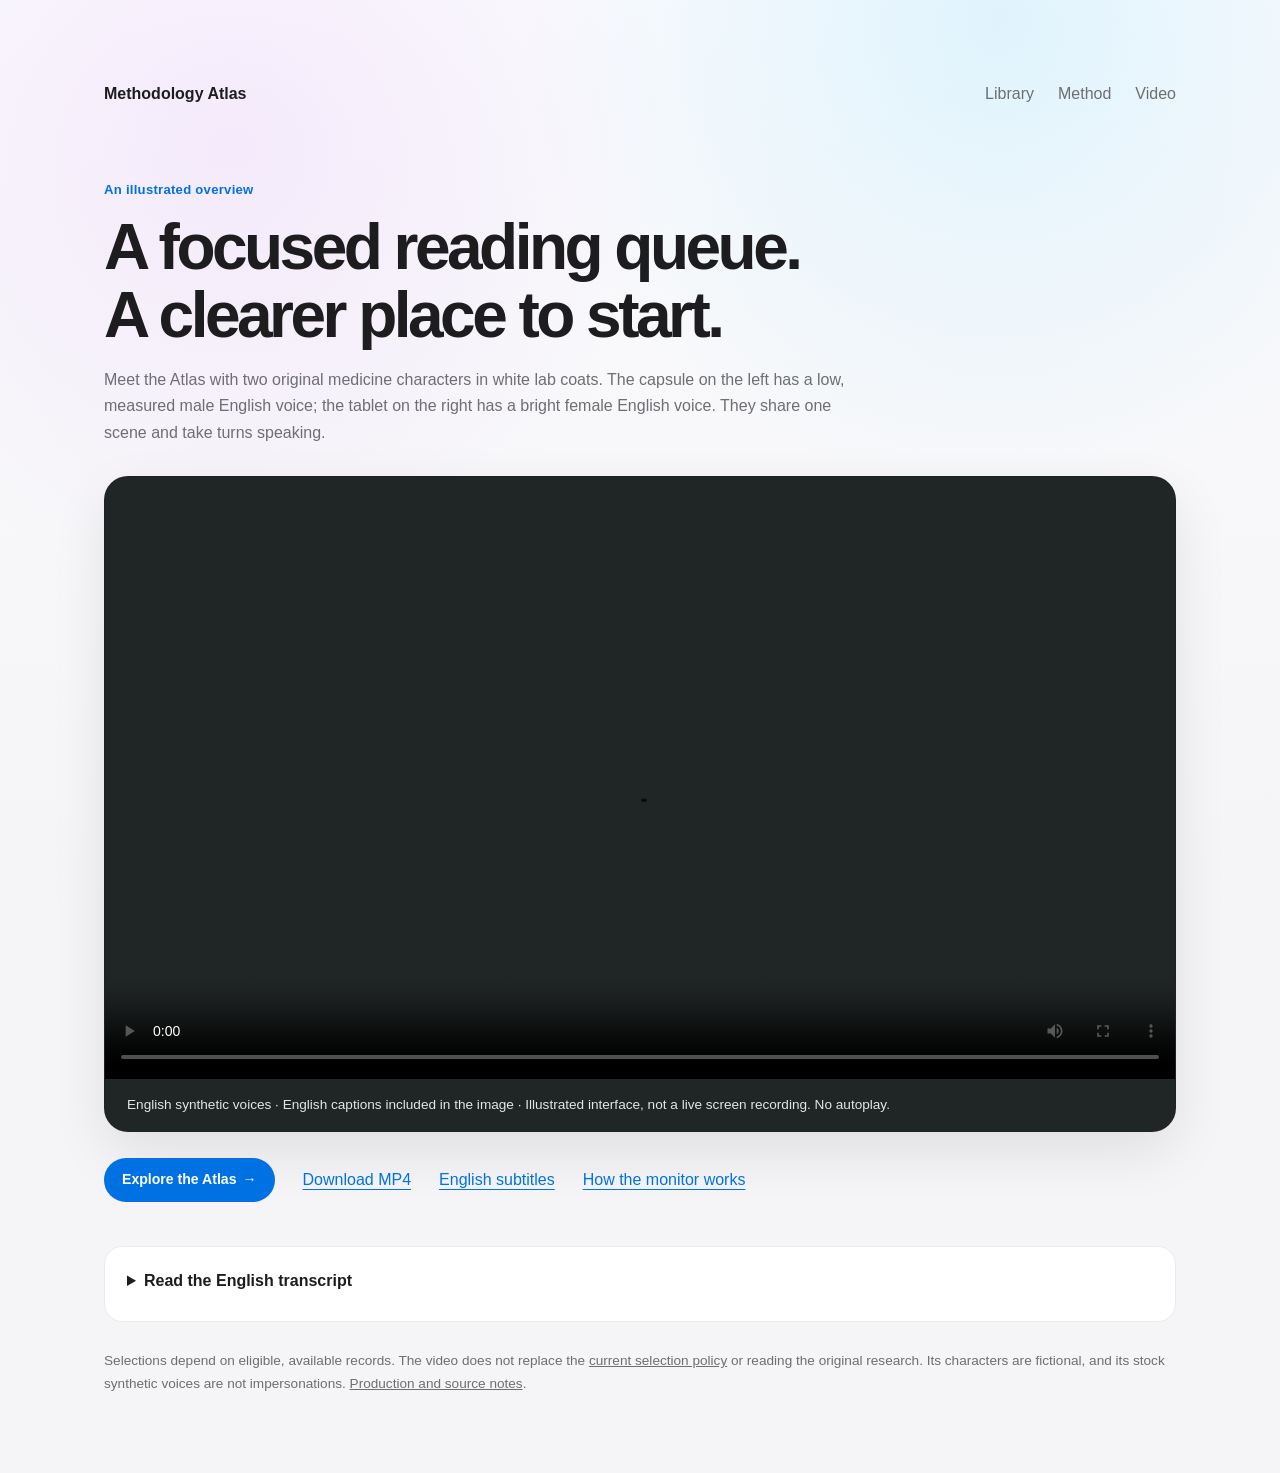
==== docs/explainer.html @ 320d45d8 "Add a responsive video page with English captions and a transcript" ====
<!doctype html>
<html lang="en">
<head>
  <meta charset="utf-8">
  <meta name="viewport" content="width=device-width, initial-scale=1">
  <meta name="color-scheme" content="light dark">
  <meta name="description" content="An illustrated, two-voice English walkthrough of the PopPK × AI Methodology Atlas.">
  <title>Watch the overview · PopPK × AI Methodology Atlas</title>
  <link rel="canonical" href="https://nakamarusan.github.io/poppk-ai-literature-monitor/explainer.html">
  <link rel="icon" href="./assets/mark.svg" type="image/svg+xml">
  <link rel="stylesheet" href="./assets/styles.css">
  <style>
    .video-main { max-width: 1120px; margin: 0 auto; padding: 72px 24px 64px; }
    .video-nav { display: flex; flex-wrap: wrap; gap: 24px; align-items: center; margin-bottom: 64px; }
    .video-nav a { color: var(--secondary); text-decoration: none; min-height: 44px; display: inline-flex; align-items: center; }
    .video-nav a:first-child { margin-right: auto; color: var(--text); font-weight: 650; }
    h1 { font-size: clamp(2.2rem, 6vw, 4rem); line-height: 1.05; letter-spacing: -.055em; margin: 0 0 18px; }
    .video-lead { max-width: 760px; color: var(--secondary); line-height: 1.65; margin: 0 0 30px; }
    .video-frame { margin: 0; border: 1px solid var(--line); border-radius: 24px; overflow: hidden; background: #202526; box-shadow: var(--shadow-medium); }
    video { display: block; width: 100%; aspect-ratio: 16/9; background: #202526; }
    .video-caption { padding: 16px 22px; color: #e2e6e5; font-size: .85rem; line-height: 1.5; }
    .video-actions { display: flex; gap: 16px 28px; flex-wrap: wrap; margin: 26px 0 44px; align-items: center; }
    .video-actions a { min-height: 44px; display: inline-flex; align-items: center; }
    .video-actions a:not(.primary-button) { color: var(--blue); text-underline-offset: 4px; }
    .video-transcript { border: 1px solid var(--line); padding: 22px; border-radius: 18px; background: var(--surface-solid); }
    .video-transcript summary { cursor: pointer; font-weight: 650; min-height: 30px; }
    .video-transcript p { color: var(--secondary); line-height: 1.75; }
    .video-transcript strong { color: var(--text); }
    .video-notes { color: var(--secondary); font-size: .85rem; line-height: 1.65; margin-top: 28px; }
    a:focus-visible, summary:focus-visible { outline: 3px solid var(--blue); outline-offset: 4px; }
    @media (max-width: 600px) { .video-main { padding: 24px 16px 40px; } .video-nav { margin-bottom: 40px; gap: 18px; } .video-frame { border-radius: 14px; } }
  </style>
</head>
<body>
  <a class="skip-link" href="#overview">Skip to the video</a>
  <main class="video-main">
    <nav class="video-nav" aria-label="Primary navigation">
      <a href="./">Methodology Atlas</a><a href="./">Library</a><a href="./method.html">Method</a>
      <a href="./explainer.html" aria-current="page">Video</a>
    </nav>
    <p class="eyebrow">An illustrated overview</p>
    <h1 id="overview">A focused reading queue.<br>A clearer place to start.</h1>
    <p class="video-lead">Meet the Atlas with two original medicine characters in white lab coats. The capsule on the left has a low, measured male English voice; the tablet on the right has a bright female English voice. They share one scene and take turns speaking.</p>
    <figure class="video-frame">
      <video controls playsinline preload="metadata" poster="./media/atlas-explainer-poster.jpg" aria-label="PopPK and AI Atlas illustrated overview with two English voices">
        <source src="./media/atlas-explainer.mp4" type="video/mp4">
        <track kind="captions" src="./media/atlas-explainer.vtt" srclang="en" label="English — speaker labels">
        Your browser does not support embedded video. <a href="./media/atlas-explainer.mp4">Open the MP4.</a>
      </video>
      <figcaption class="video-caption">English synthetic voices · English captions included in the image · Illustrated interface, not a live screen recording. No autoplay.</figcaption>
    </figure>
    <div class="video-actions">
      <a class="primary-button" href="./">Explore the Atlas <span aria-hidden="true"> →</span></a>
      <a href="./media/atlas-explainer.mp4" download>Download MP4</a>
      <a href="./media/atlas-explainer.srt" download>English subtitles</a>
      <a href="./method.html">How the monitor works</a>
    </div>
    <details class="video-transcript">
      <summary>Read the English transcript</summary>
      <p><strong>Capsule:</strong> Meet the PopPK and AI Methodology Atlas. A focused reading queue for pharmacometrics and artificial intelligence.</p>
      <p><strong>Tablet:</strong> It searches daily. No new match? Discover an unreported paper from 2020 onward.</p>
      <p><strong>Capsule:</strong> Each brief covers the problem, contribution, new possibilities, and significance. Interpretations use abstracts only.</p>
      <p><strong>Tablet:</strong> Search, filter, and compare. Relevance measures topic fit, not scientific quality.</p>
      <p><strong>Capsule:</strong> Every selected paper is saved in the library. GitHub notifications, daily reports, and the website keep your reading queue up to date.</p>
      <p><strong>Tablet:</strong> Read. Compare. Verify. Open the Atlas, find your next paper, and explore the method.</p>
    </details>
    <p class="video-notes">Selections depend on eligible, available records. The video does not replace the <a href="./method.html">current selection policy</a> or reading the original research. Its characters are fictional, and its stock synthetic voices are not impersonations. <a href="https://github.com/Nakamarusan/poppk-ai-literature-monitor/blob/main/docs/media/README.md">Production and source notes</a>.</p>
  </main>
</body>
</html>
---- docs/assets/styles.css ----
/*
 * Clear, system-native publication interface.
 * The visual system uses restrained color, generous spacing, layered materials,
 * readable typography, and touch-friendly controls. All graphics are original.
 */
:root {
  color-scheme: light dark;
  --page: #f5f5f7;
  --page-soft: #fbfbfd;
  --surface: rgba(255, 255, 255, 0.78);
  --surface-solid: #ffffff;
  --surface-muted: #f5f5f7;
  --text: #1d1d1f;
  --secondary: #6e6e73;
  --tertiary: #86868b;
  --line: rgba(0, 0, 0, 0.08);
  --line-strong: rgba(0, 0, 0, 0.14);
  --blue: #0071e3;
  --blue-hover: #0077ed;
  --blue-soft: rgba(0, 113, 227, 0.09);
  --green: #34c759;
  --orange: #ff9f0a;
  --purple: #8e5df7;
  --pink: #ff375f;
  --shadow-small: 0 8px 24px rgba(0, 0, 0, 0.06);
  --shadow-medium: 0 20px 55px rgba(0, 0, 0, 0.09);
  --shadow-large: 0 36px 90px rgba(0, 0, 0, 0.12);
  --shell: 1180px;
  --display: -apple-system, BlinkMacSystemFont, "SF Pro Display", "Helvetica Neue", Arial, sans-serif;
  --text-font: -apple-system, BlinkMacSystemFont, "SF Pro Text", "Helvetica Neue", Arial, sans-serif;
  --mono: "SFMono-Regular", Consolas, "Liberation Mono", monospace;
}

* { box-sizing: border-box; }
html { scroll-behavior: smooth; }
body {
  margin: 0;
  min-width: 320px;
  color: var(--text);
  background: var(--page);
  font-family: var(--text-font);
  line-height: 1.55;
  text-rendering: optimizeLegibility;
  -webkit-font-smoothing: antialiased;
}
body::before {
  position: fixed;
  z-index: -1;
  inset: 0;
  background:
    radial-gradient(circle at 78% 2%, rgba(100, 210, 255, 0.18), transparent 30rem),
    radial-gradient(circle at 18% 16%, rgba(191, 90, 242, 0.10), transparent 28rem),
    linear-gradient(180deg, var(--page-soft), var(--page));
  content: "";
  pointer-events: none;
}

a { color: inherit; }
button, input, select { font: inherit; }
button, select { cursor: pointer; }
code { font-family: var(--mono); }
h1, h2, h3, p { text-wrap: pretty; }
.shell { width: min(calc(100% - 40px), var(--shell)); margin-inline: auto; }

.skip-link {
  position: fixed;
  z-index: 1000;
  top: 12px;
  left: 12px;
  min-height: 44px;
  padding: 11px 16px;
  border-radius: 999px;
  background: var(--text);
  color: var(--surface-solid);
  text-decoration: none;
  transform: translateY(-180%);
  transition: transform 160ms ease;
}
.skip-link:focus { transform: translateY(0); }

/* Global navigation */
.global-nav {
  position: sticky;
  z-index: 100;
  top: 0;
  border-bottom: 1px solid var(--line);
  background: rgba(250, 250, 252, 0.72);
  -webkit-backdrop-filter: saturate(180%) blur(20px);
  backdrop-filter: saturate(180%) blur(20px);
}
.nav-inner {
  display: flex;
  min-height: 52px;
  align-items: center;
  justify-content: space-between;
  gap: 28px;
}
.brand {
  display: inline-flex;
  min-height: 44px;
  align-items: center;
  gap: 10px;
  color: var(--text);
  font-size: 0.88rem;
  font-weight: 650;
  letter-spacing: -0.01em;
  text-decoration: none;
}
.brand-mark {
  display: grid;
  width: 30px;
  height: 30px;
  place-items: center;
  border-radius: 9px;
  background: linear-gradient(145deg, #0a84ff, #8e5df7 65%, #ff375f);
  box-shadow: 0 5px 14px rgba(67, 90, 255, 0.22);
}
.brand-mark svg { width: 23px; height: 23px; overflow: visible; }
.brand-mark circle { fill: #ffffff; }
.brand-mark ellipse { fill: none; stroke: rgba(255, 255, 255, 0.82); stroke-width: 1.3; }
.nav-links { display: flex; align-items: center; gap: 4px; }
.nav-links a {
  display: inline-flex;
  min-height: 44px;
  align-items: center;
  padding: 0 12px;
  border-radius: 999px;
  color: var(--secondary);
  font-size: 0.78rem;
  font-weight: 550;
  text-decoration: none;
  transition: background 160ms ease, color 160ms ease;
}
.nav-links a:hover { background: rgba(0, 0, 0, 0.045); color: var(--text); }
.nav-links a.active { color: var(--text); font-weight: 650; }

/* Landing hero */
.site-header { overflow: clip; }
.hero {
  display: grid;
  grid-template-columns: minmax(0, 1.02fr) minmax(390px, 0.98fr);
  gap: clamp(52px, 7vw, 100px);
  align-items: center;
  padding-block: clamp(76px, 10vw, 130px) 70px;
}
.eyebrow {
  margin: 0 0 14px;
  color: var(--blue);
  font-size: 0.82rem;
  font-weight: 700;
  letter-spacing: 0.02em;
}
.hero h1,
.method-hero h1 {
  margin: 0;
  color: var(--text);
  font-family: var(--display);
  font-size: clamp(3.4rem, 7.2vw, 6.7rem);
  font-weight: 680;
  letter-spacing: -0.065em;
  line-height: 0.94;
}
.hero h1 span,
.method-hero h1 span {
  display: block;
  background: linear-gradient(95deg, #0071e3 0%, #5e5ce6 45%, #bf5af2 72%, #ff375f 100%);
  -webkit-background-clip: text;
  background-clip: text;
  color: transparent;
}
.hero-lead {
  max-width: 700px;
  margin: 26px 0 0;
  color: var(--secondary);
  font-family: var(--display);
  font-size: clamp(1.12rem, 2vw, 1.42rem);
  font-weight: 430;
  letter-spacing: -0.02em;
  line-height: 1.48;
}
.hero-actions { display: flex; flex-wrap: wrap; align-items: center; gap: 22px; margin-top: 32px; }
.primary-button,
.source-link {
  display: inline-flex;
  min-height: 44px;
  align-items: center;
  justify-content: center;
  gap: 6px;
  padding: 10px 18px;
  border: 0;
  border-radius: 999px;
  background: var(--blue);
  color: #ffffff;
  font-size: 0.88rem;
  font-weight: 650;
  text-decoration: none;
  transition: background 160ms ease, transform 160ms ease, box-shadow 160ms ease;
}
.primary-button:hover,
.source-link:hover {
  background: var(--blue-hover);
  box-shadow: 0 8px 22px rgba(0, 113, 227, 0.22);
  transform: translateY(-1px);
}
.secondary-link {
  display: inline-flex;
  min-height: 44px;
  align-items: center;
  gap: 5px;
  color: var(--blue);
  font-size: 1rem;
  font-weight: 550;
  text-decoration: none;
}
.secondary-link span { font-size: 1.5em; line-height: 1; transition: transform 160ms ease; }
.secondary-link:hover span { transform: translateX(3px); }
.hero-facts {
  display: flex;
  flex-wrap: wrap;
  gap: 10px;
  margin: 28px 0 0;
  padding: 0;
  list-style: none;
}
.hero-facts li {
  padding: 8px 11px;
  border: 1px solid var(--line);
  border-radius: 999px;
  background: rgba(255, 255, 255, 0.54);
  color: var(--secondary);
  font-size: 0.72rem;
  font-weight: 560;
  -webkit-backdrop-filter: blur(16px);
  backdrop-filter: blur(16px);
}

/* Summary metrics */
.stats-section {
  display: grid;
  grid-template-columns: repeat(4, minmax(0, 1fr));
  gap: 16px;
  padding-bottom: 86px;
}
.stat-card {
  min-height: 176px;
  padding: 24px;
  border: 1px solid rgba(255, 255, 255, 0.72);
  border-radius: 26px;
  background: var(--surface);
  box-shadow: var(--shadow-small);
  -webkit-backdrop-filter: saturate(160%) blur(22px);
  backdrop-filter: saturate(160%) blur(22px);
}
.stat-card > span {
  color: var(--secondary);
  font-size: 0.78rem;
  font-weight: 600;
}
.stat-card strong {
  display: block;
  margin-top: 18px;
  color: var(--text);
  font-family: var(--display);
  font-size: clamp(2rem, 4vw, 3.1rem);
  font-weight: 650;
  letter-spacing: -0.055em;
  line-height: 1;
  overflow-wrap: anywhere;
}
.stat-card p { margin: 12px 0 0; color: var(--tertiary); font-size: 0.76rem; }

/* Catalog */
.catalog-section {
  padding: 98px 0 92px;
  border-top: 1px solid var(--line);
  background: rgba(255, 255, 255, 0.52);
}
.catalog-intro {
  display: grid;
  grid-template-columns: minmax(0, 1fr) minmax(300px, 0.62fr);
  gap: 48px;
  align-items: end;
  margin-bottom: 34px;
}
.catalog-intro h2,
.section-heading h2 {
  margin: 0;
  color: var(--text);
  font-family: var(--display);
  font-size: clamp(2.7rem, 5.8vw, 5.2rem);
  font-weight: 660;
  letter-spacing: -0.06em;
  line-height: 0.98;
}
.catalog-intro > p {
  margin: 0;
  color: var(--secondary);
  font-size: 1rem;
  line-height: 1.55;
}
.filter-panel {
  position: sticky;
  z-index: 40;
  top: 64px;
  display: grid;
  grid-template-columns: minmax(250px, 1.6fr) repeat(3, minmax(140px, 0.72fr)) auto;
  gap: 12px;
  align-items: end;
  padding: 16px;
  border: 1px solid rgba(255, 255, 255, 0.86);
  border-radius: 22px;
  background: rgba(245, 245, 247, 0.78);
  box-shadow: var(--shadow-medium);
  -webkit-backdrop-filter: saturate(180%) blur(24px);
  backdrop-filter: saturate(180%) blur(24px);
}
.filter-panel label { display: grid; gap: 6px; }
.filter-panel label > span {
  padding-left: 3px;
  color: var(--secondary);
  font-size: 0.68rem;
  font-weight: 650;
}
.filter-panel input,
.filter-panel select,
.clear-button {
  min-height: 48px;
  border: 1px solid var(--line);
  border-radius: 14px;
  outline: none;
  background: rgba(255, 255, 255, 0.86);
  color: var(--text);
}
.filter-panel input,
.filter-panel select { width: 100%; padding-inline: 13px; }
.filter-panel input::placeholder { color: var(--tertiary); }
.clear-button { padding-inline: 17px; color: var(--blue); font-weight: 620; }
.clear-button:hover { background: var(--surface-solid); }
.filter-panel input:focus,
.filter-panel select:focus,
.clear-button:focus-visible,
.paper-title a:focus-visible,
.source-link:focus-visible,
.secondary-link:focus-visible,
.nav-links a:focus-visible,
.paper-details summary:focus-visible,
.motion-toggle:focus-visible,
.primary-button:focus-visible {
  outline: 3px solid rgba(0, 113, 227, 0.24);
  outline-offset: 2px;
  border-color: var(--blue);
}
.result-bar {
  display: flex;
  align-items: center;
  justify-content: space-between;
  gap: 18px;
  padding: 26px 4px 16px;
  color: var(--secondary);
  font-size: 0.82rem;
}
.result-bar p { margin: 0; }
#resultCount { color: var(--text); font-weight: 650; }
.status-dot {
  display: inline-block;
  width: 7px;
  height: 7px;
  margin-right: 8px;
  border-radius: 50%;
  background: var(--green);
  box-shadow: 0 0 0 4px rgba(52, 199, 89, 0.12);
}

/* Article cards */
.article-list { display: grid; gap: 22px; }
.paper-card {
  position: relative;
  overflow: hidden;
  padding: clamp(26px, 4vw, 46px);
  border: 1px solid rgba(255, 255, 255, 0.86);
  border-radius: 30px;
  background: var(--surface-solid);
  box-shadow: var(--shadow-small);
  transition: transform 220ms ease, box-shadow 220ms ease, border-color 220ms ease;
}
.paper-card::before {
  position: absolute;
  top: -180px;
  right: -140px;
  width: 440px;
  height: 440px;
  border-radius: 50%;
  background: radial-gradient(circle, rgba(10, 132, 255, 0.10), transparent 68%);
  content: "";
  pointer-events: none;
}
.paper-card.featured::before {
  background: radial-gradient(circle, rgba(191, 90, 242, 0.13), rgba(10, 132, 255, 0.07) 42%, transparent 70%);
}
.paper-card:hover { border-color: rgba(0, 113, 227, 0.16); box-shadow: var(--shadow-medium); transform: translateY(-3px); }
.paper-topline {
  position: relative;
  z-index: 1;
  display: flex;
  align-items: center;
  justify-content: space-between;
  gap: 12px;
}
.badge-group { display: flex; flex-wrap: wrap; gap: 8px; }
.badge {
  display: inline-flex;
  min-height: 28px;
  align-items: center;
  padding: 4px 10px;
  border-radius: 999px;
  background: var(--surface-muted);
  color: var(--secondary);
  font-size: 0.66rem;
  font-weight: 650;
}
.badge-new { background: rgba(0, 113, 227, 0.10); color: var(--blue); }
.badge-archive { background: rgba(142, 93, 247, 0.10); color: #6e43d6; }
.badge-high { background: rgba(52, 199, 89, 0.11); color: #248a3d; }
.badge-medium { background: rgba(255, 159, 10, 0.12); color: #b26400; }
.badge-low { background: var(--surface-muted); color: var(--secondary); }
.study-number { color: var(--tertiary); font-family: var(--mono); font-size: 0.68rem; }
.paper-heading-grid {
  position: relative;
  z-index: 1;
  display: grid;
  grid-template-columns: minmax(0, 1fr) 150px;
  gap: 40px;
  align-items: start;
  margin-top: 24px;
}
.paper-kicker { margin: 0 0 10px; color: var(--blue); font-size: 0.72rem; font-weight: 650; }
.paper-title {
  max-width: 900px;
  margin: 0;
  color: var(--text);
  font-family: var(--display);
  font-size: clamp(1.75rem, 3.4vw, 2.85rem);
  font-weight: 650;
  letter-spacing: -0.045em;
  line-height: 1.12;
}
.paper-title a { text-decoration: none; }
.paper-title a:hover { color: var(--blue); }
.metadata { margin: 15px 0 0; color: var(--secondary); font-size: 0.86rem; }
.paper-actions { display: flex; flex-wrap: wrap; align-items: center; gap: 10px; margin-top: 20px; }
.source-link { min-height: 42px; padding: 9px 15px; font-size: 0.78rem; }
.source-link-disabled { background: var(--surface-muted); color: var(--secondary); box-shadow: none; cursor: default; }
.source-link-disabled:hover { background: var(--surface-muted); color: var(--secondary); box-shadow: none; transform: none; }
.doi,
.reported-date {
  display: inline-flex;
  min-height: 42px;
  align-items: center;
  padding: 8px 11px;
  border-radius: 999px;
  background: var(--surface-muted);
  color: var(--secondary);
  font-size: 0.67rem;
  overflow-wrap: anywhere;
}
.doi { font-family: var(--mono); }
.score-ring {
  position: relative;
  display: grid;
  width: 138px;
  height: 138px;
  place-items: center;
  border-radius: 50%;
  background:
    radial-gradient(circle at center, var(--surface-solid) 0 58%, transparent 59%),
    conic-gradient(var(--blue) calc(var(--score) * 1%), rgba(0, 113, 227, 0.10) 0);
  box-shadow: inset 0 0 0 1px var(--line), 0 14px 30px rgba(0, 113, 227, 0.10);
}
.score-ring > div { display: flex; align-items: baseline; }
.score-ring strong { font-family: var(--display); font-size: 2.25rem; font-weight: 680; letter-spacing: -0.06em; line-height: 1; }
.score-ring span { color: var(--secondary); font-size: 0.66rem; }
.score-ring small { position: absolute; bottom: 27px; color: var(--secondary); font-size: 0.57rem; font-weight: 650; text-transform: uppercase; }
.insight-grid {
  position: relative;
  z-index: 1;
  display: grid;
  grid-template-columns: repeat(2, minmax(0, 1fr));
  gap: 12px;
  margin-top: 34px;
}
.insight {
  min-height: 166px;
  padding: 22px;
  border-radius: 20px;
  background: var(--surface-muted);
}
.insight-03 { background: linear-gradient(145deg, rgba(0, 113, 227, 0.11), rgba(100, 210, 255, 0.08)); }
.insight-number { color: var(--blue); font-family: var(--mono); font-size: 0.62rem; font-weight: 700; }
.insight h3 { margin: 12px 0 0; font-size: 0.88rem; font-weight: 700; }
.insight p { margin: 8px 0 0; color: var(--secondary); font-size: 0.9rem; line-height: 1.55; }
.paper-details {
  position: relative;
  z-index: 1;
  margin-top: 18px;
  border-top: 1px solid var(--line);
}
.paper-details summary {
  min-height: 50px;
  padding: 17px 2px 0;
  color: var(--blue);
  font-size: 0.78rem;
  font-weight: 650;
  list-style: none;
  cursor: pointer;
}
.paper-details summary::-webkit-details-marker { display: none; }
.paper-details summary::after { float: right; content: "+"; font-size: 1.1rem; font-weight: 400; }
.paper-details[open] summary::after { content: "−"; }
.details-content {
  display: grid;
  grid-template-columns: minmax(0, 1.2fr) minmax(280px, 0.8fr);
  gap: 36px;
  padding-top: 22px;
}
.details-content h3 { margin: 18px 0 8px; font-size: 0.88rem; }
.details-content h3:first-child { margin-top: 0; }
.details-content p { margin: 0; color: var(--secondary); font-size: 0.88rem; line-height: 1.62; }
.details-content a { color: var(--blue); }
.detail-note { margin-top: 12px !important; }
.tag-list { display: flex; flex-wrap: wrap; gap: 7px; }
.tag {
  padding: 5px 9px;
  border-radius: 999px;
  background: var(--surface-muted);
  color: var(--secondary);
  font-size: 0.64rem;
}
.score-breakdown { display: grid; grid-template-columns: repeat(2, minmax(0, 1fr)); gap: 8px; }
.score-breakdown div {
  display: flex;
  min-height: 44px;
  align-items: center;
  justify-content: space-between;
  gap: 10px;
  padding: 10px 12px;
  border-radius: 12px;
  background: var(--surface-muted);
  color: var(--secondary);
  font-size: 0.7rem;
}
.score-breakdown strong { color: var(--text); }
.empty-state {
  padding: 76px 24px;
  border-radius: 28px;
  background: var(--surface-solid);
  box-shadow: var(--shadow-small);
  text-align: center;
}
.empty-state > span { color: var(--blue); font-size: 0.78rem; font-weight: 700; }
.empty-state h2 { margin: 10px 0 0; font-family: var(--display); font-size: 1.8rem; letter-spacing: -0.03em; }
.error-state > span { color: var(--pink); }
.reveal { opacity: 0; transform: translateY(16px); transition: opacity 520ms ease, transform 520ms ease; }
.reveal.is-visible { opacity: 1; transform: translateY(0); }

/* Method page */
.method-header {
  overflow: clip;
  padding-bottom: 88px;
  background:
    radial-gradient(circle at 78% 28%, rgba(100, 210, 255, 0.19), transparent 28rem),
    radial-gradient(circle at 80% 40%, rgba(142, 93, 247, 0.15), transparent 34rem),
    var(--page-soft);
}
.method-hero {
  display: grid;
  grid-template-columns: minmax(0, 1.1fr) minmax(320px, 0.9fr);
  gap: 70px;
  align-items: center;
  padding-top: clamp(82px, 11vw, 142px);
}
.method-hero .secondary-link { margin-top: 24px; }
.method-visual {
  display: grid;
  grid-template-columns: 1fr 1fr;
  gap: 22px;
  align-items: center;
  padding: 26px;
  border: 1px solid rgba(255, 255, 255, 0.78);
  border-radius: 30px;
  background: var(--surface);
  box-shadow: var(--shadow-large);
  -webkit-backdrop-filter: blur(24px) saturate(160%);
  backdrop-filter: blur(24px) saturate(160%);
}
.method-orb { position: relative; aspect-ratio: 1; border-radius: 50%; background: radial-gradient(circle at 38% 32%, #ffffff, #bfe8ff 28%, #8e9cff 56%, #7a4cdf 78%, #201244); box-shadow: 0 26px 55px rgba(68, 76, 200, 0.28); }
.method-orb span { position: absolute; inset: 14%; border: 1px solid rgba(255, 255, 255, 0.68); border-radius: 50%; }
.method-orb span:nth-child(2) { transform: rotate(52deg) scaleY(0.45); }
.method-orb span:nth-child(3) { transform: rotate(-36deg) scaleY(0.58); }
.method-orb strong { position: absolute; inset: 0; display: grid; place-items: center; color: #ffffff; font-family: var(--display); font-size: 4rem; font-weight: 500; }
.method-visual ol { display: grid; gap: 6px; margin: 0; padding: 0; list-style: none; }
.method-visual li { display: flex; min-height: 44px; align-items: center; gap: 10px; padding: 8px 10px; border-bottom: 1px solid var(--line); color: var(--secondary); font-weight: 600; }
.method-visual li span { color: var(--blue); font-family: var(--mono); font-size: 0.64rem; }
.method-main { padding: 84px 0 100px; background: var(--page); }
.method-stack { display: grid; gap: 24px; }
.method-section {
  padding: clamp(30px, 5vw, 58px);
  border: 1px solid rgba(255, 255, 255, 0.82);
  border-radius: 30px;
  background: var(--surface-solid);
  box-shadow: var(--shadow-small);
}
.section-heading { display: grid; grid-template-columns: 48px minmax(0, 1fr); gap: 18px; align-items: start; }
.section-heading > span { display: grid; width: 38px; height: 38px; place-items: center; border-radius: 12px; background: var(--blue-soft); color: var(--blue); font-family: var(--mono); font-size: 0.66rem; font-weight: 700; }
.section-heading .eyebrow { margin-bottom: 10px; }
.section-heading h2 { font-size: clamp(2.25rem, 4.6vw, 4.25rem); }
.section-lead,
.body-copy { max-width: 880px; margin: 24px 0 0 66px; color: var(--secondary); font-size: 1rem; line-height: 1.64; }
.pipeline-grid,
.score-components,
.feature-grid,
.module-grid {
  display: grid;
  grid-template-columns: repeat(2, minmax(0, 1fr));
  gap: 12px;
  margin: 32px 0 0 66px;
  padding: 0;
  list-style: none;
}
.pipeline-grid li,
.score-components article,
.feature-grid article,
.module-grid article {
  min-height: 158px;
  padding: 22px;
  border-radius: 20px;
  background: var(--surface-muted);
}
.pipeline-grid span,
.score-components span,
.feature-grid > article > span { color: var(--blue); font-size: 0.7rem; font-weight: 700; }
.pipeline-grid p,
.score-components p,
.feature-grid p,
.module-grid p { margin: 10px 0 0; color: var(--secondary); font-size: 0.88rem; line-height: 1.55; }
.pipeline-grid code,
.module-grid code { color: var(--blue); font-size: 0.78rem; font-weight: 700; }
.score-layout { display: grid; grid-template-columns: minmax(0, 1fr) 260px; gap: 34px; align-items: center; margin: 32px 0 0 66px; }
.score-components { margin: 0; }
.score-components strong { display: block; margin-top: 10px; font-family: var(--display); font-size: 2rem; letter-spacing: -0.04em; }
.score-summary { display: grid; gap: 18px; }
.score-hero-ring { display: grid; width: 220px; height: 220px; place-items: center; margin-inline: auto; border-radius: 50%; background: radial-gradient(circle at center, var(--surface-solid) 0 58%, transparent 59%), conic-gradient(var(--blue) 0 72%, var(--purple) 72% 90%, var(--pink) 90% 100%); box-shadow: inset 0 0 0 1px var(--line), var(--shadow-medium); }
.score-hero-ring strong { grid-area: 1 / 1; font-family: var(--display); font-size: 3.6rem; letter-spacing: -0.06em; }
.score-hero-ring span { grid-area: 1 / 1; align-self: end; margin-bottom: 51px; color: var(--secondary); font-size: 0.7rem; }
.threshold-list { display: grid; gap: 8px; }
.threshold-list p { display: flex; justify-content: space-between; margin: 0; padding: 11px 13px; border-radius: 12px; background: var(--surface-muted); font-size: 0.78rem; }
.info-callout { margin: 24px 0 0 66px; padding: 17px 19px; border-left: 4px solid var(--blue); border-radius: 0 14px 14px 0; background: var(--blue-soft); color: var(--secondary); font-size: 0.88rem; }
.feature-grid h3 { margin: 12px 0 0; font-size: 1rem; }
.source-cards { display: grid; gap: 12px; margin: 32px 0 0 66px; }
.source-cards article { display: grid; grid-template-columns: 220px minmax(0, 1fr); gap: 24px; align-items: start; padding: 22px; border-radius: 20px; background: var(--surface-muted); }
.source-cards article > div { display: grid; gap: 5px; }
.source-cards strong { font-size: 1rem; }
.source-cards span { color: var(--blue); font-size: 0.7rem; font-weight: 650; }
.source-cards p { margin: 0; color: var(--secondary); font-size: 0.88rem; }
.limitations-list { display: grid; gap: 10px; margin: 30px 0 0 66px; padding: 0; list-style: none; }
.limitations-list li { position: relative; padding: 15px 18px 15px 46px; border-radius: 16px; background: var(--surface-muted); color: var(--secondary); font-size: 0.9rem; }
.limitations-list li::before { position: absolute; top: 14px; left: 16px; display: grid; width: 22px; height: 22px; place-items: center; border-radius: 50%; background: var(--surface-solid); color: var(--blue); content: "·"; font-weight: 800; }
.visual-principles article:nth-child(2) { background: linear-gradient(145deg, rgba(0, 113, 227, 0.10), rgba(100, 210, 255, 0.07)); }
.method-return { display: flex; justify-content: center; padding-top: 28px; }

/* Footer */
.site-footer { padding: 38px 0 48px; border-top: 1px solid var(--line); background: var(--page-soft); }
.footer-inner { display: flex; align-items: center; justify-content: space-between; gap: 28px; }
.footer-inner strong { font-size: 0.86rem; }
.footer-inner p { margin: 5px 0 0; color: var(--secondary); font-size: 0.74rem; }
.footer-links { display: flex; gap: 18px; }
.footer-links a { display: inline-flex; min-height: 44px; align-items: center; color: var(--blue); font-size: 0.78rem; text-decoration: none; }

@media (max-width: 1040px) {
  .hero,
  .method-hero { grid-template-columns: 1fr; }
  .hero-copy { max-width: 850px; }
  .observatory { width: min(100%, 620px); margin-inline: auto; }
  .stats-section { grid-template-columns: repeat(2, minmax(0, 1fr)); }
  .filter-panel { grid-template-columns: repeat(2, minmax(0, 1fr)); }
  .search-field { grid-column: 1 / -1; }
  .clear-button { width: 100%; }
  .catalog-intro { grid-template-columns: 1fr; gap: 18px; }
  .method-visual { width: min(100%, 620px); }
}

@media (max-width: 760px) {
  .shell { width: min(calc(100% - 24px), var(--shell)); }
  .nav-inner { min-height: 50px; }
  .brand { font-size: 0.8rem; }
  .brand-mark { width: 28px; height: 28px; }
  .nav-links { gap: 0; }
  .nav-links a { padding-inline: 9px; font-size: 0.72rem; }
  .nav-links a:last-child { display: none; }
  .hero { gap: 46px; padding-block: 58px 54px; }
  .hero h1,
  .method-hero h1 { font-size: clamp(3rem, 14vw, 5rem); }
  .hero-lead { font-size: 1.08rem; }
  .stats-section { padding-bottom: 66px; }
  .stat-card { min-height: 150px; padding: 20px; border-radius: 22px; }
  .catalog-section { padding-block: 72px; }
  .filter-panel { position: relative; top: auto; grid-template-columns: 1fr; border-radius: 20px; }
  .search-field { grid-column: auto; }
  .result-bar { align-items: flex-start; flex-direction: column; gap: 5px; }
  .paper-card { padding: 24px 18px; border-radius: 24px; }
  .paper-heading-grid { grid-template-columns: 1fr; gap: 24px; }
  .score-ring { width: 120px; height: 120px; }
  .score-ring small { bottom: 23px; }
  .insight-grid { grid-template-columns: 1fr; }
  .insight { min-height: 0; }
  .details-content { grid-template-columns: 1fr; gap: 10px; }
  .method-header { padding-bottom: 66px; }
  .method-hero { padding-top: 64px; }
  .method-visual { grid-template-columns: 1fr; }
  .method-orb { width: min(100%, 260px); margin-inline: auto; }
  .method-main { padding-block: 64px; }
  .method-section { padding: 26px 18px; border-radius: 24px; }
  .section-heading { grid-template-columns: 40px minmax(0, 1fr); gap: 12px; }
  .section-heading h2 { font-size: clamp(2rem, 10vw, 3.2rem); }
  .section-lead,
  .body-copy,
  .pipeline-grid,
  .score-layout,
  .info-callout,
  .source-cards,
  .limitations-list { margin-left: 0; }
  .pipeline-grid,
  .score-components,
  .feature-grid,
  .module-grid { grid-template-columns: 1fr; }
  .score-layout { grid-template-columns: 1fr; }
  .source-cards article { grid-template-columns: 1fr; gap: 8px; }
  .footer-inner { align-items: flex-start; flex-direction: column; }
}

@media (max-width: 480px) {
  .hero h1 { font-size: 2.85rem; }
  .hero-actions { align-items: flex-start; flex-direction: column; gap: 8px; }
  .stats-section { grid-template-columns: 1fr 1fr; gap: 10px; }
  .stat-card { min-height: 136px; padding: 17px; }
  .stat-card strong { font-size: 1.9rem; }
  .stat-card-wide { grid-column: 1 / -1; }
  .paper-topline { align-items: flex-start; }
  .paper-title { font-size: 1.55rem; }
  .paper-actions { align-items: stretch; flex-direction: column; }
  .source-link,
  .doi,
  .reported-date { justify-content: center; }
  .score-breakdown { grid-template-columns: 1fr; }
}

@media (prefers-color-scheme: dark) {
  :root {
    --page: #000000;
    --page-soft: #0b0b0d;
    --surface: rgba(28, 28, 30, 0.78);
    --surface-solid: #1c1c1e;
    --surface-muted: #2c2c2e;
    --text: #f5f5f7;
    --secondary: #a1a1a6;
    --tertiary: #86868b;
    --line: rgba(255, 255, 255, 0.10);
    --line-strong: rgba(255, 255, 255, 0.16);
    --blue: #2997ff;
    --blue-hover: #40a9ff;
    --blue-soft: rgba(41, 151, 255, 0.14);
    --shadow-small: 0 10px 30px rgba(0, 0, 0, 0.22);
    --shadow-medium: 0 24px 60px rgba(0, 0, 0, 0.34);
    --shadow-large: 0 40px 100px rgba(0, 0, 0, 0.44);
  }
  body::before {
    background:
      radial-gradient(circle at 78% 2%, rgba(41, 151, 255, 0.15), transparent 30rem),
      radial-gradient(circle at 18% 16%, rgba(191, 90, 242, 0.10), transparent 28rem),
      linear-gradient(180deg, var(--page-soft), var(--page));
  }
  .global-nav { background: rgba(22, 22, 24, 0.72); }
  .nav-links a:hover { background: rgba(255, 255, 255, 0.08); }
  .hero-facts li { background: rgba(28, 28, 30, 0.58); }
  .stat-card,
  .filter-panel,
  .method-visual,
  .method-section { border-color: rgba(255, 255, 255, 0.08); }
  .catalog-section { background: rgba(12, 12, 14, 0.64); }
  .filter-panel input,
  .filter-panel select,
  .clear-button { background: rgba(44, 44, 46, 0.88); }
  .badge-archive { color: #bf8cff; }
  .badge-high { color: #64d27d; }
  .badge-medium { color: #ffb340; }
  .paper-card::before { opacity: 0.7; }
  .source-link-disabled { color: var(--secondary); }
  .method-header {
    background:
      radial-gradient(circle at 78% 28%, rgba(41, 151, 255, 0.14), transparent 28rem),
      radial-gradient(circle at 80% 40%, rgba(142, 93, 247, 0.12), transparent 34rem),
      var(--page-soft);
  }
  .method-orb { box-shadow: 0 26px 70px rgba(63, 73, 230, 0.35); }
}

@media (prefers-reduced-motion: reduce) {
  *, *::before, *::after {
    scroll-behavior: auto !important;
    animation-duration: 0.01ms !important;
    animation-iteration-count: 1 !important;
    transition-duration: 0.01ms !important;
  }
  .reveal { opacity: 1; transform: none; }
}
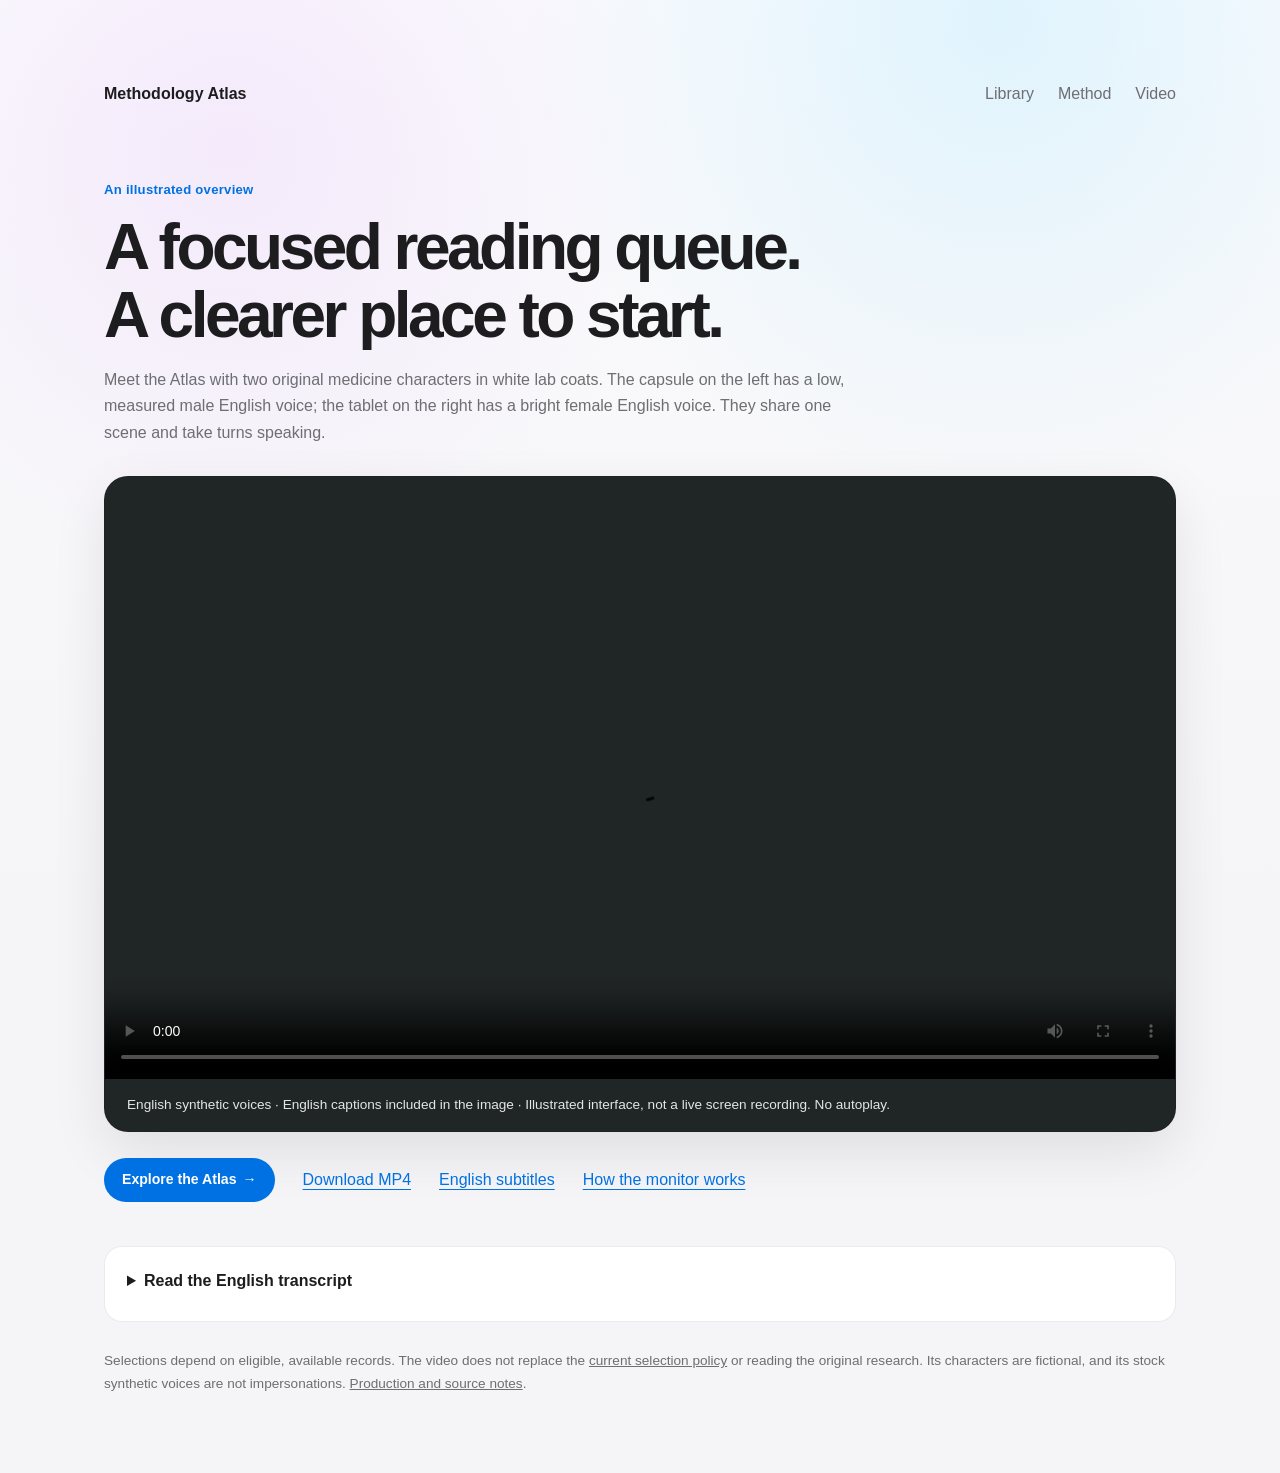
==== commit e69f118f: "Add a responsive video page with English captions and a transcript" ====
--- a/docs/explainer.html
+++ b/docs/explainer.html
@@ -61,7 +61,7 @@
       <p><strong>Tablet:</strong> It searches daily. No new match? Discover an unreported paper from 2020 onward.</p>
       <p><strong>Capsule:</strong> Each brief covers the problem, contribution, new possibilities, and significance. Interpretations use abstracts only.</p>
       <p><strong>Tablet:</strong> Search, filter, and compare. Relevance measures topic fit, not scientific quality.</p>
-      <p><strong>Capsule:</strong> Every selected paper is saved in the library. GitHub notifications, daily reports, and the website keep your reading queue up to date.</p>
+      <p><strong>Capsule:</strong> Research Spotlight adds a relevant paper from Science, Cell, or Nature. Proposed uses stay separate from findings.</p>
       <p><strong>Tablet:</strong> Read. Compare. Verify. Open the Atlas, find your next paper, and explore the method.</p>
     </details>
     <p class="video-notes">Selections depend on eligible, available records. The video does not replace the <a href="./method.html">current selection policy</a> or reading the original research. Its characters are fictional, and its stock synthetic voices are not impersonations. <a href="https://github.com/Nakamarusan/poppk-ai-literature-monitor/blob/main/docs/media/README.md">Production and source notes</a>.</p>
